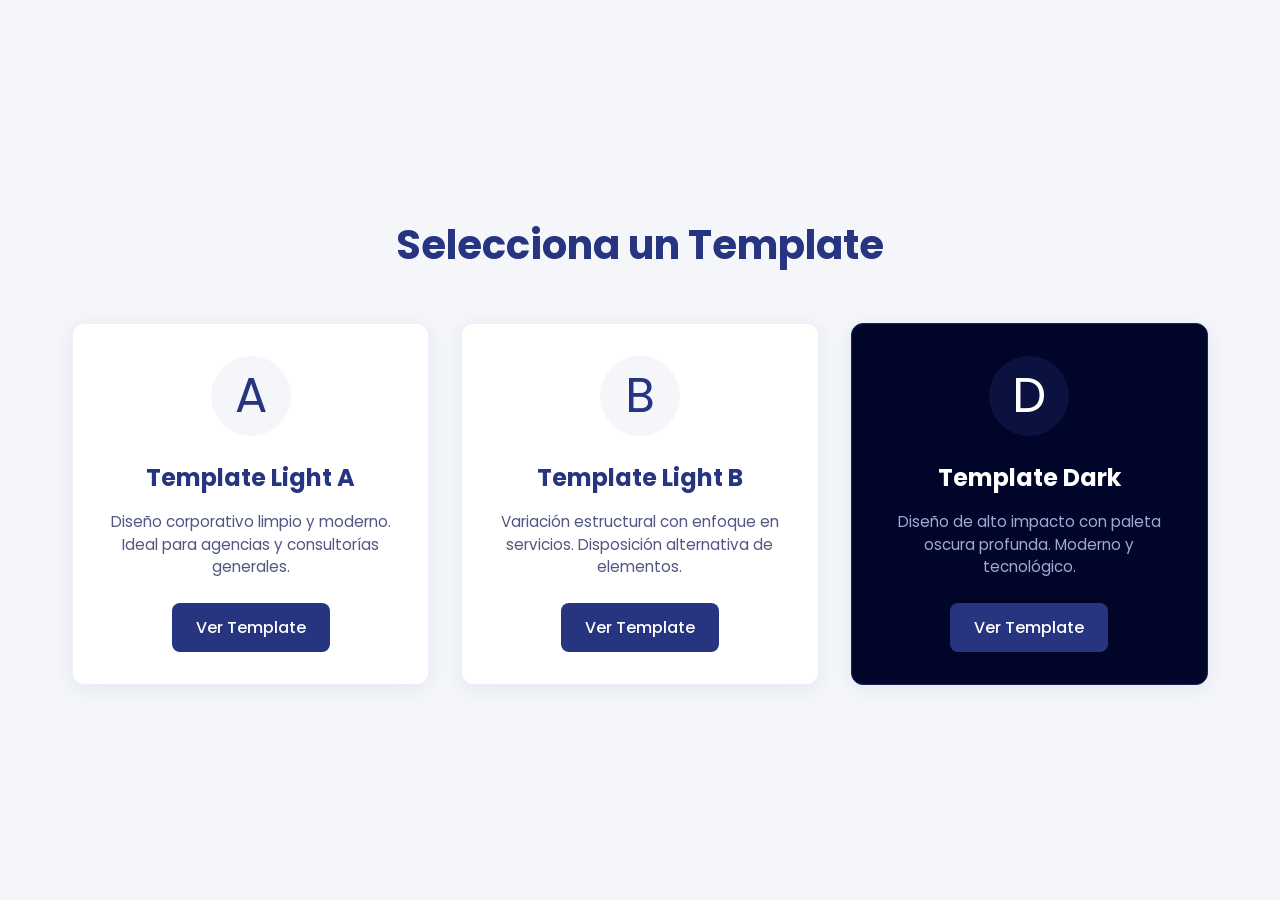
==== index.html @ cfdedab0 "Initial commit: Project scaffolding, templates structure, and design system" ====
<!DOCTYPE html>
<html lang="es">
<head>
    <meta charset="UTF-8">
    <meta name="viewport" content="width=device-width, initial-scale=1.0">
    <title>Ranking Online - Templates</title>
    <!-- Google Fonts: Poppins -->
    <link rel="preconnect" href="https://fonts.googleapis.com">
    <link rel="preconnect" href="https://fonts.gstatic.com" crossorigin>
    <link href="https://fonts.googleapis.com/css2?family=Poppins:wght@300;400;500;600;700&display=swap" rel="stylesheet">
    <style>
        :root {
            --brand-primary: #273480;
            --accent: #2405E5;
            --text-main: #515683;
            --bg-light: #F4F6FA;
            --white: #FFFFFF;
        }

        * {
            margin: 0;
            padding: 0;
            box-sizing: border-box;
        }

        body {
            font-family: 'Poppins', sans-serif;
            background-color: var(--bg-light);
            color: var(--text-main);
            display: flex;
            justify-content: center;
            align-items: center;
            min-height: 100vh;
        }

        .container {
            max-width: 1200px;
            width: 100%;
            padding: 2rem;
            text-align: center;
        }

        h1 {
            color: var(--brand-primary);
            margin-bottom: 3rem;
            font-size: 2.5rem;
            font-weight: 700;
        }

        .cards-grid {
            display: grid;
            grid-template-columns: repeat(auto-fit, minmax(300px, 1fr));
            gap: 2rem;
            justify-content: center;
        }

        .card {
            background: var(--white);
            border-radius: 12px;
            padding: 2rem;
            box-shadow: 0 4px 20px rgba(39, 52, 128, 0.08); /* Sutil sombra con tinte del primario */
            transition: transform 0.3s ease, box-shadow 0.3s ease;
            text-decoration: none;
            color: inherit;
            display: flex;
            flex-direction: column;
            align-items: center;
            border: 1px solid rgba(197, 203, 230, 0.3); /* brand-100 con opacidad */
        }

        .card:hover {
            transform: translateY(-5px);
            box-shadow: 0 12px 30px rgba(39, 52, 128, 0.15);
            border-color: var(--accent);
        }

        .card-icon {
            font-size: 3rem;
            margin-bottom: 1.5rem;
            background: var(--bg-light);
            width: 80px;
            height: 80px;
            display: flex;
            align-items: center;
            justify-content: center;
            border-radius: 50%;
            color: var(--brand-primary);
        }

        .card h2 {
            font-size: 1.5rem;
            margin-bottom: 1rem;
            color: var(--brand-primary);
        }

        .card p {
            font-size: 0.95rem;
            margin-bottom: 1.5rem;
            line-height: 1.5;
        }

        .btn-link {
            padding: 0.75rem 1.5rem;
            background-color: var(--brand-primary);
            color: var(--white);
            border-radius: 8px;
            font-weight: 500;
            transition: background 0.3s;
        }

        .card:hover .btn-link {
            background-color: var(--accent);
        }
        
    </style>
</head>
<body>

    <div class="container">
        <h1>Selecciona un Template</h1>
        
        <div class="cards-grid">
            <!-- Card Template Light A -->
            <a href="screens/template-light-a/index.html" class="card">
                <div class="card-icon">A</div>
                <h2>Template Light A</h2>
                <p>Diseño corporativo limpio y moderno. Ideal para agencias y consultorías generales.</p>
                <div class="btn-link">Ver Template</div>
            </a>

            <!-- Card Template Light B -->
            <a href="screens/template-light-b/index.html" class="card">
                <div class="card-icon">B</div>
                <h2>Template Light B</h2>
                <p>Variación estructural con enfoque en servicios. Disposición alternativa de elementos.</p>
                <div class="btn-link">Ver Template</div>
            </a>

            <!-- Card Template Dark -->
            <a href="screens/template-dark/index.html" class="card" style="background-color: #000529; border-color: #1A235E;">
                <div class="card-icon" style="background-color: #0B1240; color: #FFFFFF;">D</div>
                <h2 style="color: #FFFFFF;">Template Dark</h2>
                <p style="color: #9FA9D6;">Diseño de alto impacto con paleta oscura profunda. Moderno y tecnológico.</p>
                <div class="btn-link">Ver Template</div>
            </a>
        </div>
    </div>

</body>
</html>
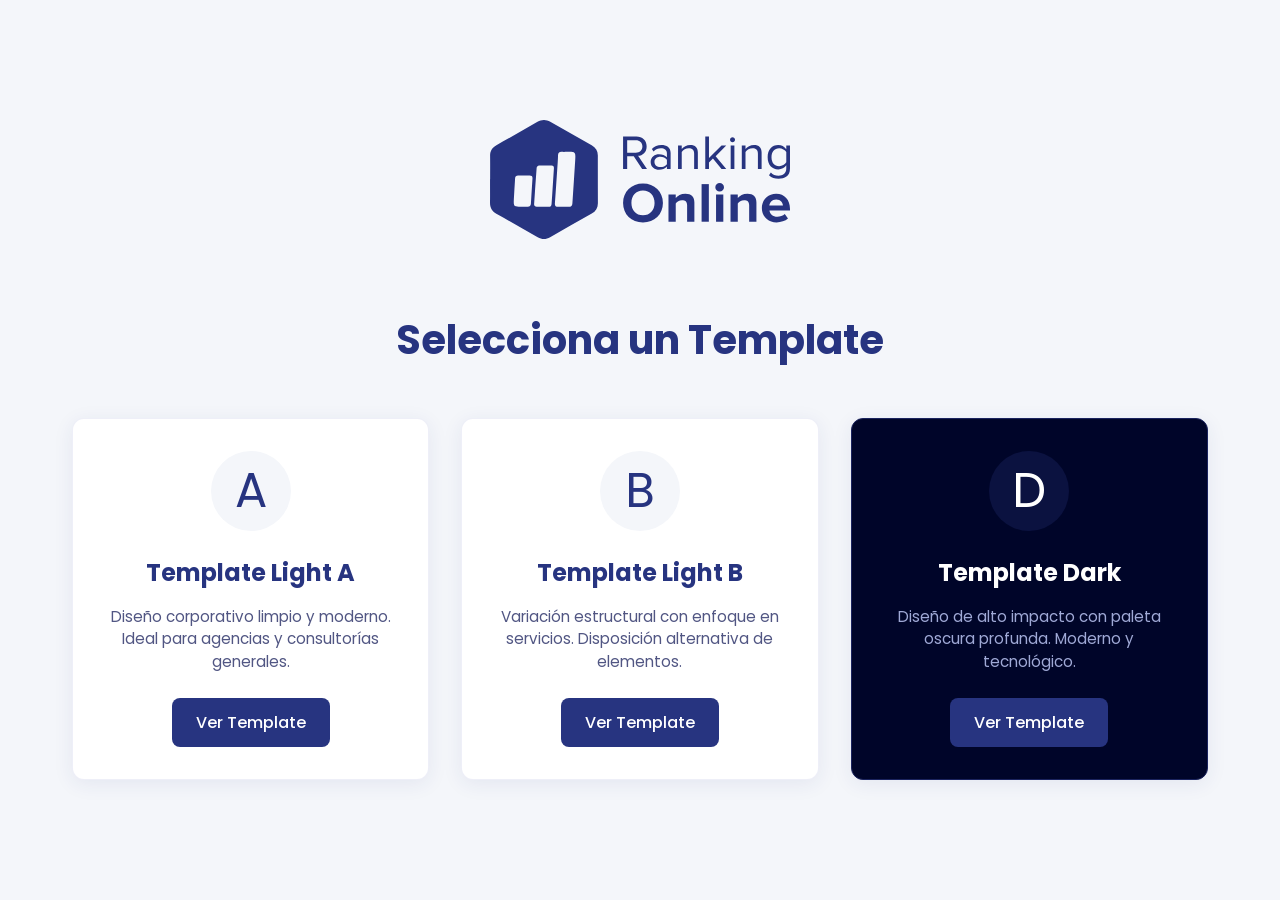
==== commit 5d3b922e: "feature create screen selection template" ====
--- a/index.html
+++ b/index.html
@@ -1,5 +1,6 @@
 <!DOCTYPE html>
 <html lang="es">
+
 <head>
     <meta charset="UTF-8">
     <meta name="viewport" content="width=device-width, initial-scale=1.0">
@@ -7,7 +8,8 @@
     <!-- Google Fonts: Poppins -->
     <link rel="preconnect" href="https://fonts.googleapis.com">
     <link rel="preconnect" href="https://fonts.gstatic.com" crossorigin>
-    <link href="https://fonts.googleapis.com/css2?family=Poppins:wght@300;400;500;600;700&display=swap" rel="stylesheet">
+    <link href="https://fonts.googleapis.com/css2?family=Poppins:wght@300;400;500;600;700&display=swap"
+        rel="stylesheet">
     <style>
         :root {
             --brand-primary: #273480;
@@ -58,14 +60,16 @@
             background: var(--white);
             border-radius: 12px;
             padding: 2rem;
-            box-shadow: 0 4px 20px rgba(39, 52, 128, 0.08); /* Sutil sombra con tinte del primario */
+            box-shadow: 0 4px 20px rgba(39, 52, 128, 0.08);
+            /* Sutil sombra con tinte del primario */
             transition: transform 0.3s ease, box-shadow 0.3s ease;
             text-decoration: none;
             color: inherit;
             display: flex;
             flex-direction: column;
             align-items: center;
-            border: 1px solid rgba(197, 203, 230, 0.3); /* brand-100 con opacidad */
+            border: 1px solid rgba(197, 203, 230, 0.3);
+            /* brand-100 con opacidad */
         }
 
         .card:hover {
@@ -111,14 +115,24 @@
         .card:hover .btn-link {
             background-color: var(--accent);
         }
-        
+
+
+        .logo-main {
+            max-width: 300px;
+            /* Tamaño controlado */
+            height: auto;
+            margin-bottom: 4rem;
+            display: inline-block;
+        }
     </style>
 </head>
+
 <body>
 
     <div class="container">
+        <img src="assets/logos/logo_full.svg" alt="Ranking Online Logo" class="logo-main">
         <h1>Selecciona un Template</h1>
-        
+
         <div class="cards-grid">
             <!-- Card Template Light A -->
             <a href="screens/template-light-a/index.html" class="card">
@@ -137,7 +151,8 @@
             </a>
 
             <!-- Card Template Dark -->
-            <a href="screens/template-dark/index.html" class="card" style="background-color: #000529; border-color: #1A235E;">
+            <a href="screens/template-dark/index.html" class="card"
+                style="background-color: #000529; border-color: #1A235E;">
                 <div class="card-icon" style="background-color: #0B1240; color: #FFFFFF;">D</div>
                 <h2 style="color: #FFFFFF;">Template Dark</h2>
                 <p style="color: #9FA9D6;">Diseño de alto impacto con paleta oscura profunda. Moderno y tecnológico.</p>
@@ -147,4 +162,5 @@
     </div>
 
 </body>
-</html>
+
+</html>
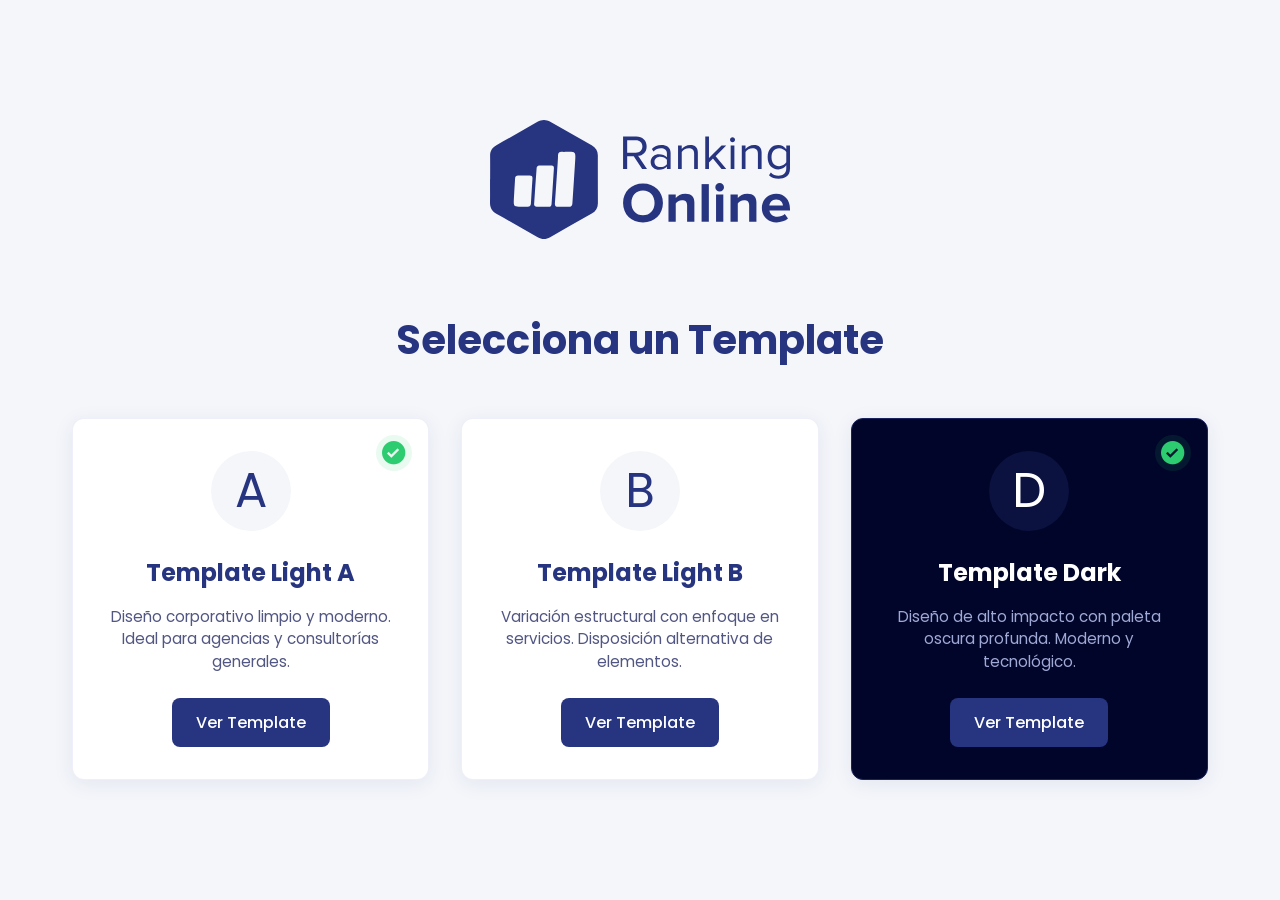
==== commit 8d5d5f90: "add check" ====
--- a/index.html
+++ b/index.html
@@ -10,6 +10,8 @@
     <link rel="preconnect" href="https://fonts.gstatic.com" crossorigin>
     <link href="https://fonts.googleapis.com/css2?family=Poppins:wght@300;400;500;600;700&display=swap"
         rel="stylesheet">
+    <!-- Boxicons CDN -->
+    <link href='https://unpkg.com/boxicons@2.1.4/css/boxicons.min.css' rel='stylesheet'>
     <style>
         :root {
             --brand-primary: #273480;
@@ -17,6 +19,7 @@
             --text-main: #515683;
             --bg-light: #F4F6FA;
             --white: #FFFFFF;
+            --success: #2ECC71;
         }
 
         * {
@@ -61,7 +64,6 @@
             border-radius: 12px;
             padding: 2rem;
             box-shadow: 0 4px 20px rgba(39, 52, 128, 0.08);
-            /* Sutil sombra con tinte del primario */
             transition: transform 0.3s ease, box-shadow 0.3s ease;
             text-decoration: none;
             color: inherit;
@@ -69,7 +71,9 @@
             flex-direction: column;
             align-items: center;
             border: 1px solid rgba(197, 203, 230, 0.3);
-            /* brand-100 con opacidad */
+            position: relative;
+            /* Anchor for check */
+            overflow: hidden;
         }
 
         .card:hover {
@@ -116,10 +120,19 @@
             background-color: var(--accent);
         }
 
+        .status-check {
+            position: absolute;
+            top: 1rem;
+            right: 1rem;
+            font-size: 1.75rem;
+            color: var(--success);
+            background: rgba(46, 204, 113, 0.1);
+            border-radius: 50%;
+            padding: 0.25rem;
+        }
 
         .logo-main {
             max-width: 300px;
-            /* Tamaño controlado */
             height: auto;
             margin-bottom: 4rem;
             display: inline-block;
@@ -136,6 +149,7 @@
         <div class="cards-grid">
             <!-- Card Template Light A -->
             <a href="screens/template-light-a/index.html" class="card">
+                <i class='bx bxs-check-circle status-check'></i>
                 <div class="card-icon">A</div>
                 <h2>Template Light A</h2>
                 <p>Diseño corporativo limpio y moderno. Ideal para agencias y consultorías generales.</p>
@@ -153,6 +167,7 @@
             <!-- Card Template Dark -->
             <a href="screens/template-dark/index.html" class="card"
                 style="background-color: #000529; border-color: #1A235E;">
+                <i class='bx bxs-check-circle status-check'></i>
                 <div class="card-icon" style="background-color: #0B1240; color: #FFFFFF;">D</div>
                 <h2 style="color: #FFFFFF;">Template Dark</h2>
                 <p style="color: #9FA9D6;">Diseño de alto impacto con paleta oscura profunda. Moderno y tecnológico.</p>
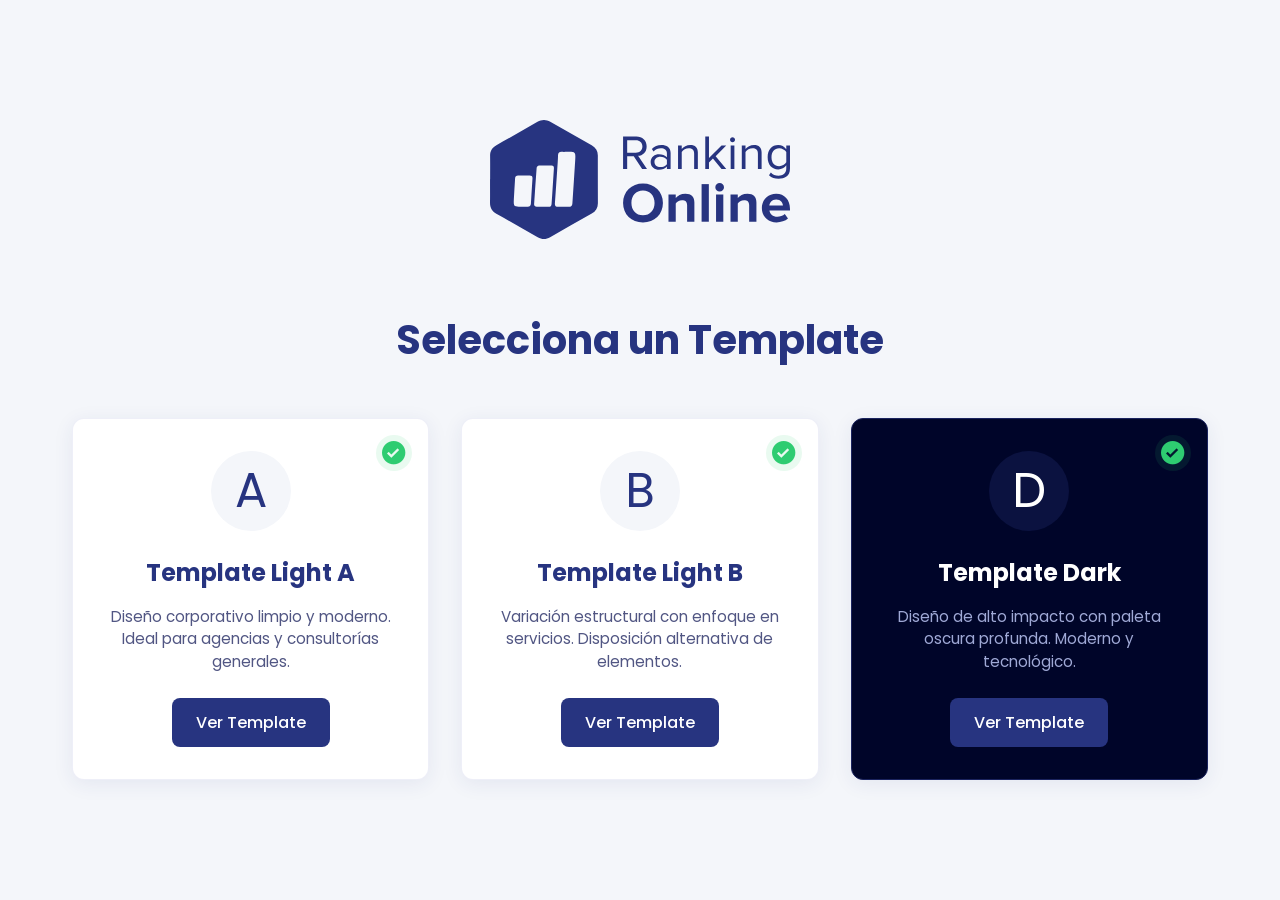
==== commit a165566a: "finish ultimate template" ====
--- a/index.html
+++ b/index.html
@@ -158,6 +158,7 @@
 
             <!-- Card Template Light B -->
             <a href="screens/template-light-b/index.html" class="card">
+                <i class='bx bxs-check-circle status-check'></i>
                 <div class="card-icon">B</div>
                 <h2>Template Light B</h2>
                 <p>Variación estructural con enfoque en servicios. Disposición alternativa de elementos.</p>
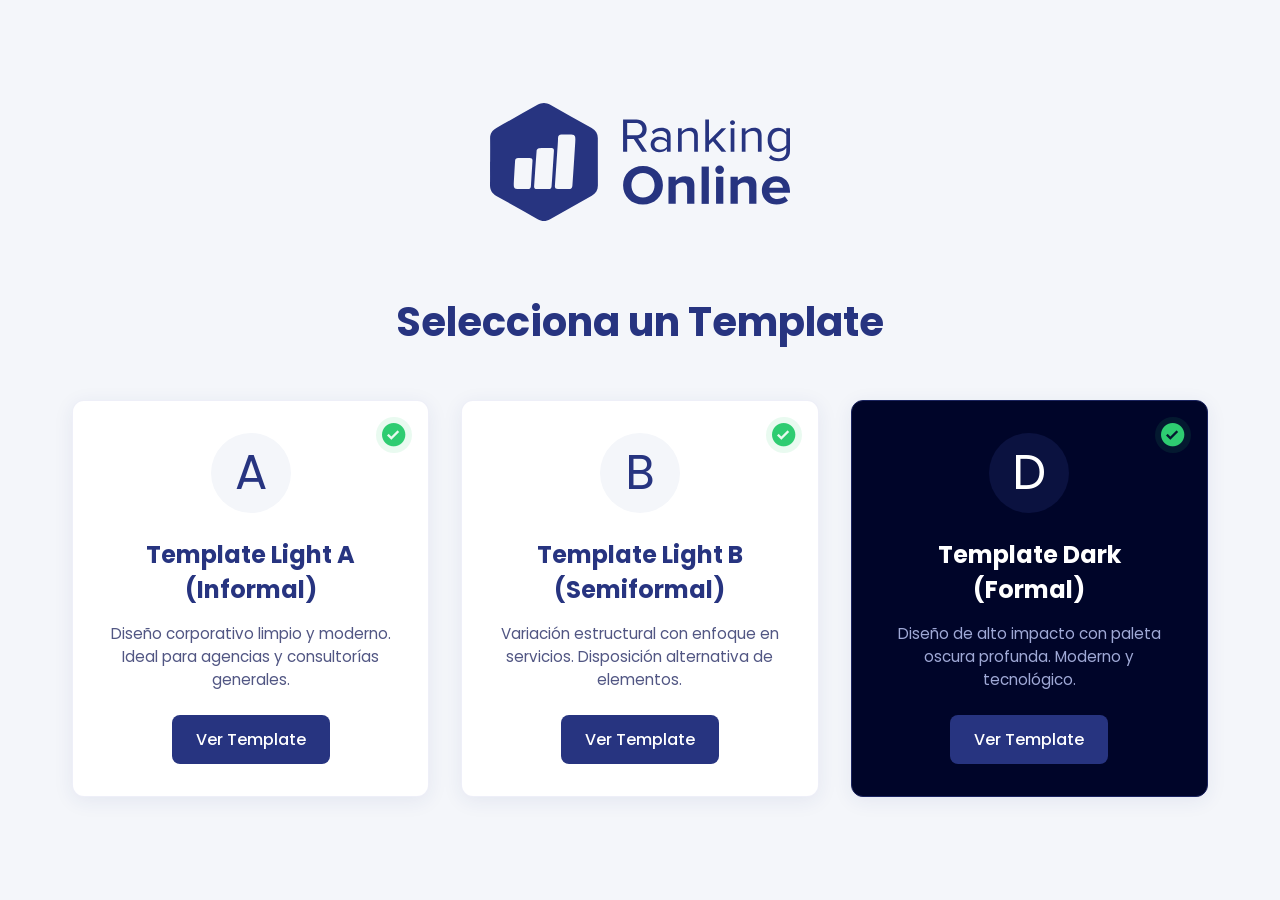
==== commit 0776b62e: "ajust new copy to informal template" ====
--- a/index.html
+++ b/index.html
@@ -151,7 +151,7 @@
             <a href="screens/template-light-a/index.html" class="card">
                 <i class='bx bxs-check-circle status-check'></i>
                 <div class="card-icon">A</div>
-                <h2>Template Light A</h2>
+                <h2>Template Light A (Informal)</h2>
                 <p>Diseño corporativo limpio y moderno. Ideal para agencias y consultorías generales.</p>
                 <div class="btn-link">Ver Template</div>
             </a>
@@ -160,7 +160,7 @@
             <a href="screens/template-light-b/index.html" class="card">
                 <i class='bx bxs-check-circle status-check'></i>
                 <div class="card-icon">B</div>
-                <h2>Template Light B</h2>
+                <h2>Template Light B (Semiformal)</h2>
                 <p>Variación estructural con enfoque en servicios. Disposición alternativa de elementos.</p>
                 <div class="btn-link">Ver Template</div>
             </a>
@@ -170,7 +170,7 @@
                 style="background-color: #000529; border-color: #1A235E;">
                 <i class='bx bxs-check-circle status-check'></i>
                 <div class="card-icon" style="background-color: #0B1240; color: #FFFFFF;">D</div>
-                <h2 style="color: #FFFFFF;">Template Dark</h2>
+                <h2 style="color: #FFFFFF;">Template Dark (Formal)</h2>
                 <p style="color: #9FA9D6;">Diseño de alto impacto con paleta oscura profunda. Moderno y tecnológico.</p>
                 <div class="btn-link">Ver Template</div>
             </a>
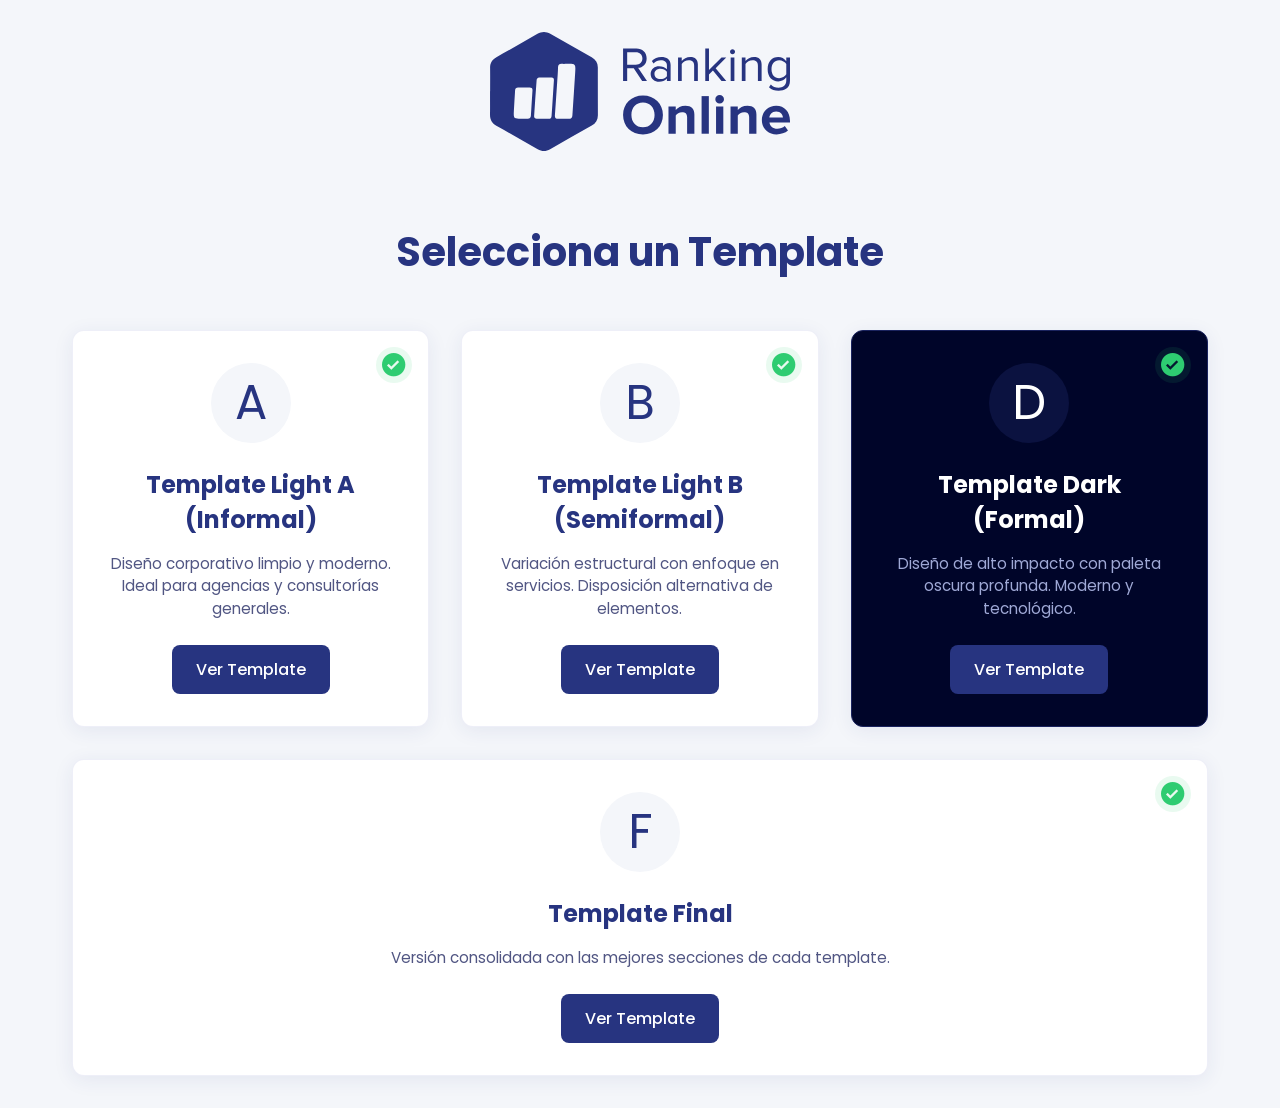
==== commit 4e99b196: "create 4to template" ====
--- a/index.html
+++ b/index.html
@@ -137,6 +137,10 @@
             margin-bottom: 4rem;
             display: inline-block;
         }
+
+        .card-full-width {
+            grid-column: 1 / -1;
+        }
     </style>
 </head>
 
@@ -174,6 +178,15 @@
                 <p style="color: #9FA9D6;">Diseño de alto impacto con paleta oscura profunda. Moderno y tecnológico.</p>
                 <div class="btn-link">Ver Template</div>
             </a>
+
+            <!-- Card Template Final -->
+            <a href="screens/template-final/index.html" class="card card-full-width">
+                <i class='bx bxs-check-circle status-check'></i>
+                <div class="card-icon">F</div>
+                <h2>Template Final</h2>
+                <p>Versión consolidada con las mejores secciones de cada template.</p>
+                <div class="btn-link">Ver Template</div>
+            </a>
         </div>
     </div>
 
